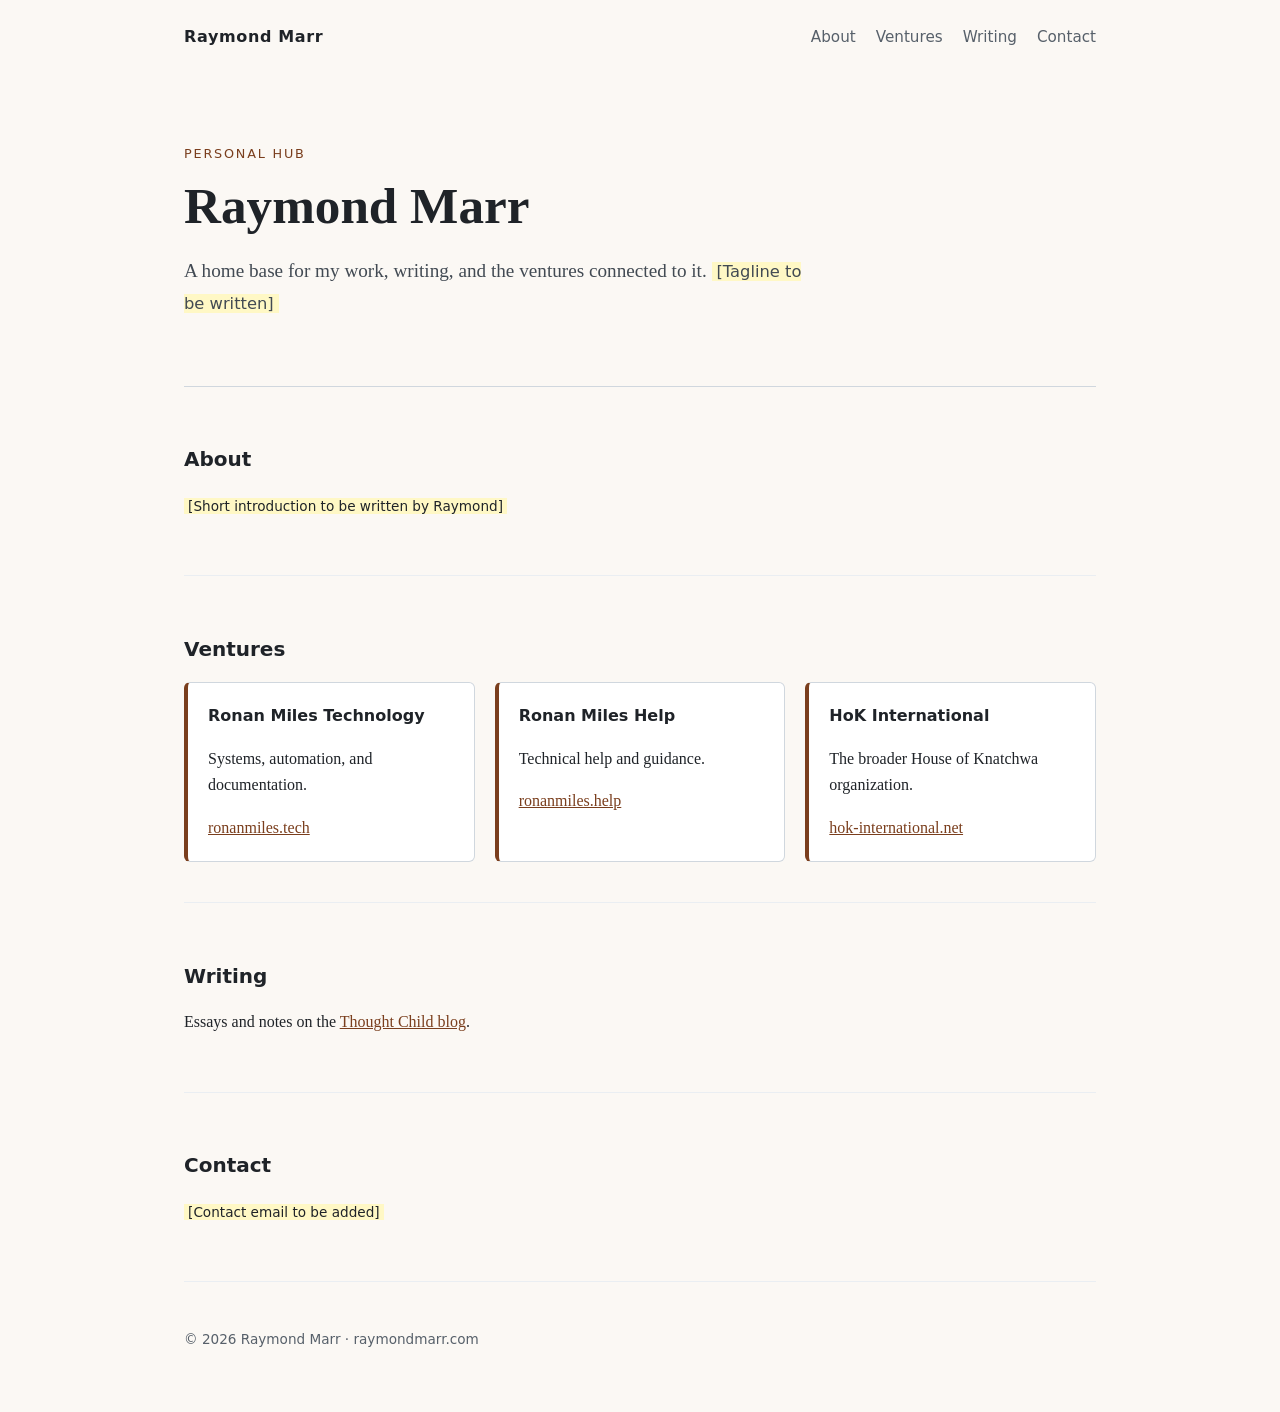
==== index.html @ 4a0d7202 "Add static site index, styles, and CNAME for GitHub Pages" ====
<!doctype html>
<html lang="en"><head><meta charset="utf-8"><meta name="viewport" content="width=device-width,initial-scale=1">
<title>Raymond Marr</title><meta name="description" content="Raymond Marr — raymondmarr.com">
<link rel="stylesheet" href="styles.css"><style>:root{--accent:#7a3e1d;--bg:#fbf8f4}</style></head>
<body><a class="skip" href="#main">Skip to content</a>
<header><a class="brand" href="/">Raymond Marr</a><nav aria-label="Sections"><a href="#about">About</a><a href="#ventures">Ventures</a><a href="#writing">Writing</a><a href="#contact">Contact</a></nav></header>
<main id="main"><div class="hero"><p class="eyebrow">Personal hub</p><h1>Raymond Marr</h1><p class="lede">A home base for my work, writing, and the ventures connected to it. <span class="todo">[Tagline to be written]</span></p></div>
<section id="about" aria-labelledby="about-h"><h2 id="about-h">About</h2><p><span class="todo">[Short introduction to be written by Raymond]</span></p></section><section id="ventures" aria-labelledby="ventures-h"><h2 id="ventures-h">Ventures</h2><div class="grid"><div class="card"><h3>Ronan Miles Technology</h3><p>Systems, automation, and documentation.</p><a href="https://ronanmiles.tech">ronanmiles.tech</a></div><div class="card"><h3>Ronan Miles Help</h3><p>Technical help and guidance.</p><a href="https://ronanmiles.help">ronanmiles.help</a></div><div class="card"><h3>HoK International</h3><p>The broader House of Knatchwa organization.</p><a href="https://hok-international.net">hok-international.net</a></div></div></section><section id="writing" aria-labelledby="writing-h"><h2 id="writing-h">Writing</h2><p>Essays and notes on the <a href="https://blog.raymondmarr.com">Thought Child blog</a>.</p></section><section id="contact" aria-labelledby="contact-h"><h2 id="contact-h">Contact</h2><p><span class="todo">[Contact email to be added]</span></p></section></main>
<footer><p>&copy; 2026 Raymond Marr · raymondmarr.com</p></footer></body></html>
---- styles.css ----
*{box-sizing:border-box}html{scroll-behavior:smooth}
body{margin:0;font-family:Georgia,"Iowan Old Style",serif;color:#1f2328;background:var(--bg);line-height:1.65}
a{color:var(--accent)}a:focus-visible{outline:3px solid var(--accent);outline-offset:2px}
.skip{position:absolute;left:-999px}.skip:focus{left:1rem;top:1rem;background:#fff;padding:.5rem}
header,main,footer{max-width:60rem;margin:0 auto;padding:0 1.5rem}
header{display:flex;justify-content:space-between;align-items:center;padding-top:1.5rem;font-family:system-ui,sans-serif}
.brand{font-weight:700;letter-spacing:.04em;text-decoration:none;color:inherit}
nav{display:flex;flex-wrap:wrap;gap:.25rem 1.25rem}nav a{white-space:nowrap;text-decoration:none;color:#57606a;font-size:.95rem}nav a:hover{color:var(--accent)}
.hero{padding:5rem 0 3rem;border-bottom:1px solid #d0d7de}
.eyebrow{font-family:system-ui,sans-serif;text-transform:uppercase;letter-spacing:.14em;font-size:.8rem;color:var(--accent)}
h1{font-size:clamp(2rem,5vw,3.2rem);line-height:1.15;margin:.5rem 0 1rem}
.lede{font-size:1.2rem;max-width:40rem;color:#424a53}
section{padding:2.5rem 0;border-bottom:1px solid #eaeef2}
h2{font-family:system-ui,sans-serif;font-size:1.25rem}
.grid{display:grid;grid-template-columns:repeat(auto-fit,minmax(14rem,1fr));gap:1.25rem}
.card{background:#fff;border:1px solid #d0d7de;border-left:4px solid var(--accent);padding:1.25rem;border-radius:6px}
.card h3{margin-top:0;font-family:system-ui,sans-serif;font-size:1rem}
.todo{background:#fff8c5;padding:0 .3em;font-family:system-ui,sans-serif;font-size:.85em}
footer{padding:2rem 1.5rem 3rem;font-family:system-ui,sans-serif;font-size:.85rem;color:#57606a}
@media(max-width:600px){header{flex-direction:column;align-items:flex-start}nav{margin-top:.5rem}.hero{padding-top:3rem}}
@media(prefers-reduced-motion:reduce){html{scroll-behavior:auto}}
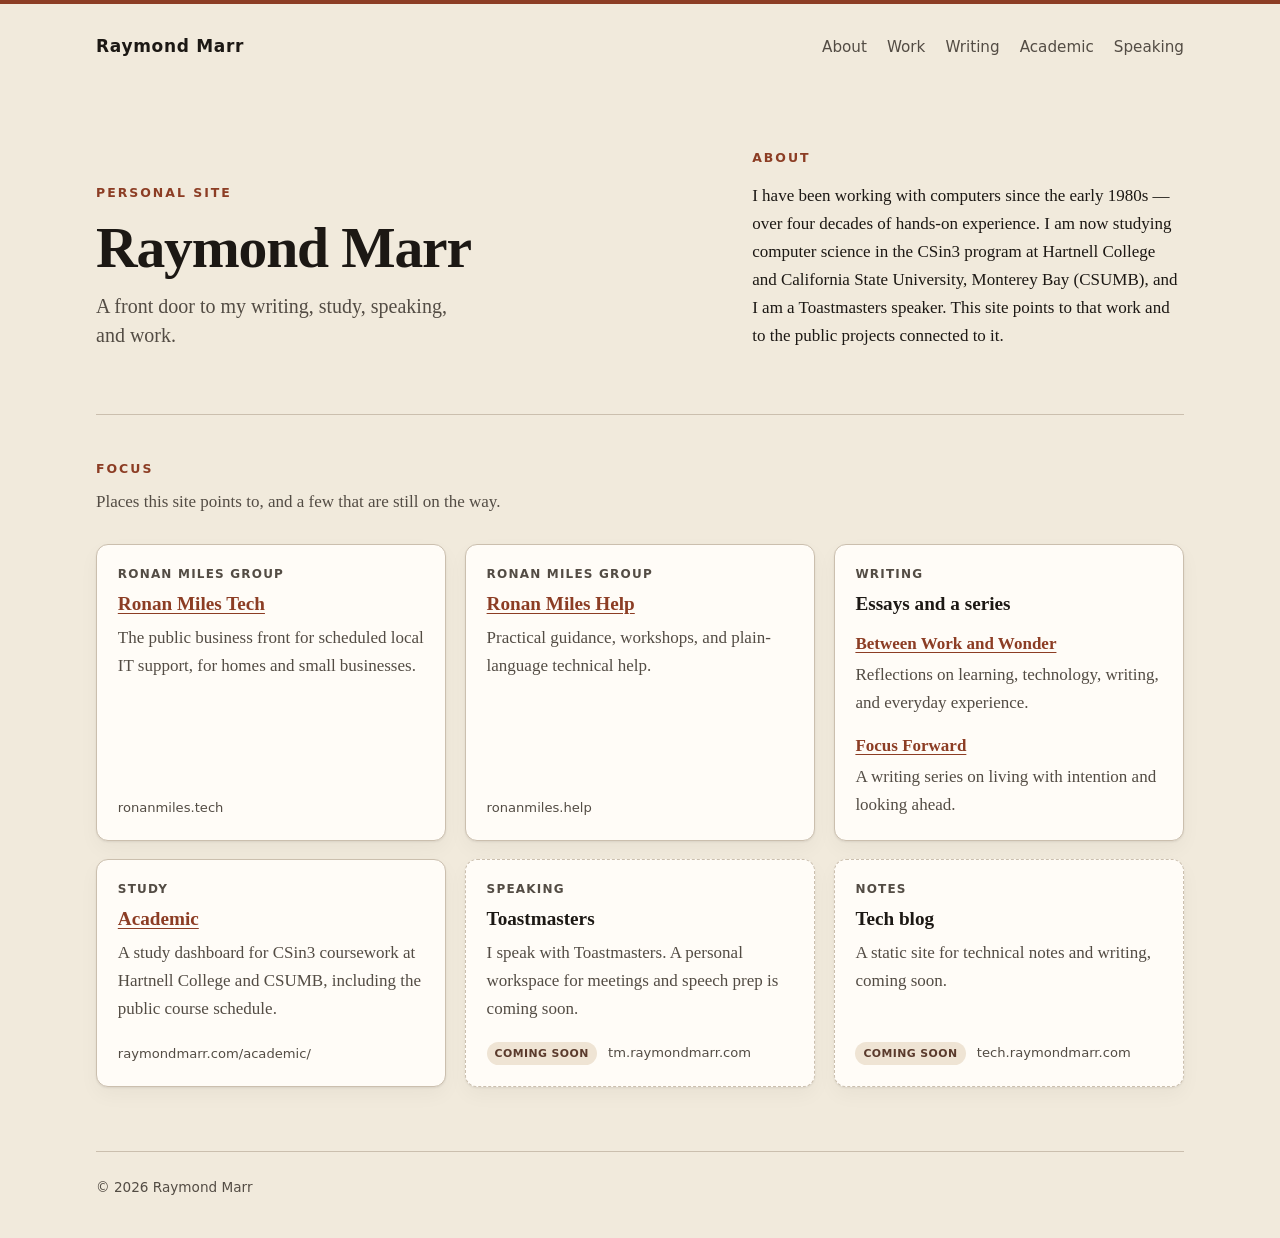
==== commit 26f22376: "Redesign the homepage as a personal front door Replace the placeholder index with a static front doo" ====
--- a/index.html
+++ b/index.html
@@ -1,9 +1,102 @@
-<!doctype html>
-<html lang="en"><head><meta charset="utf-8"><meta name="viewport" content="width=device-width,initial-scale=1">
-<title>Raymond Marr</title><meta name="description" content="Raymond Marr — raymondmarr.com">
-<link rel="stylesheet" href="styles.css"><style>:root{--accent:#7a3e1d;--bg:#fbf8f4}</style></head>
-<body><a class="skip" href="#main">Skip to content</a>
-<header><a class="brand" href="/">Raymond Marr</a><nav aria-label="Sections"><a href="#about">About</a><a href="#ventures">Ventures</a><a href="#writing">Writing</a><a href="#contact">Contact</a></nav></header>
-<main id="main"><div class="hero"><p class="eyebrow">Personal hub</p><h1>Raymond Marr</h1><p class="lede">A home base for my work, writing, and the ventures connected to it. <span class="todo">[Tagline to be written]</span></p></div>
-<section id="about" aria-labelledby="about-h"><h2 id="about-h">About</h2><p><span class="todo">[Short introduction to be written by Raymond]</span></p></section><section id="ventures" aria-labelledby="ventures-h"><h2 id="ventures-h">Ventures</h2><div class="grid"><div class="card"><h3>Ronan Miles Technology</h3><p>Systems, automation, and documentation.</p><a href="https://ronanmiles.tech">ronanmiles.tech</a></div><div class="card"><h3>Ronan Miles Help</h3><p>Technical help and guidance.</p><a href="https://ronanmiles.help">ronanmiles.help</a></div><div class="card"><h3>HoK International</h3><p>The broader House of Knatchwa organization.</p><a href="https://hok-international.net">hok-international.net</a></div></div></section><section id="writing" aria-labelledby="writing-h"><h2 id="writing-h">Writing</h2><p>Essays and notes on the <a href="https://blog.raymondmarr.com">Thought Child blog</a>.</p></section><section id="contact" aria-labelledby="contact-h"><h2 id="contact-h">Contact</h2><p><span class="todo">[Contact email to be added]</span></p></section></main>
-<footer><p>&copy; 2026 Raymond Marr · raymondmarr.com</p></footer></body></html>
+<!DOCTYPE html>
+<html lang="en">
+<head>
+  <meta charset="utf-8">
+  <meta name="viewport" content="width=device-width, initial-scale=1">
+  <meta http-equiv="Content-Security-Policy" content="default-src 'self'; script-src 'self'; style-src 'self'; img-src 'self' data:; object-src 'none'; base-uri 'none'; form-action 'none'">
+  <meta name="referrer" content="no-referrer">
+  <title>Raymond Marr</title>
+  <meta name="description" content="Raymond Marr — a personal front door to writing, study, Toastmasters, and Ronan Miles Tech.">
+  <link rel="stylesheet" href="home.css">
+</head>
+<body>
+  <a class="skip" href="#main">Skip to content</a>
+
+  <header>
+    <a class="brand" href="/">Raymond Marr</a>
+    <nav aria-label="Primary">
+      <a href="#about">About</a>
+      <a href="#work">Work</a>
+      <a href="#writing">Writing</a>
+      <a href="/academic/">Academic</a>
+      <a href="#speaking">Speaking</a>
+    </nav>
+  </header>
+
+  <main id="main">
+    <div class="intro">
+      <section class="hero" aria-labelledby="site-title">
+        <p class="eyebrow">Personal site</p>
+        <h1 id="site-title">Raymond Marr</h1>
+        <p class="lede">A front door to my writing, study, speaking, and work.</p>
+      </section>
+
+      <section id="about" aria-labelledby="about-heading">
+        <h2 id="about-heading">About</h2>
+        <p>I have been working with computers since the early 1980s — over four decades of hands-on experience. I am now studying computer science in the CSin3 program at Hartnell College and California State University, Monterey Bay (CSUMB), and I am a Toastmasters speaker. This site points to that work and to the public projects connected to it.</p>
+      </section>
+    </div>
+
+    <section id="focus" aria-labelledby="focus-heading">
+      <h2 id="focus-heading">Focus</h2>
+      <p class="section-lede">Places this site points to, and a few that are still on the way.</p>
+
+      <div class="grid">
+        <article class="card" id="work">
+          <p class="kicker">Ronan Miles Group</p>
+          <h3><a href="https://ronanmiles.tech">Ronan Miles Tech</a></h3>
+          <p>The public business front for scheduled local IT support, for homes and small businesses.</p>
+          <p class="meta">ronanmiles.tech</p>
+        </article>
+
+        <article class="card">
+          <p class="kicker">Ronan Miles Group</p>
+          <h3><a href="https://ronanmiles.help">Ronan Miles Help</a></h3>
+          <p>Practical guidance, workshops, and plain-language technical help.</p>
+          <p class="meta">ronanmiles.help</p>
+        </article>
+
+        <article class="card" id="writing">
+          <p class="kicker">Writing</p>
+          <h3>Essays and a series</h3>
+          <ul class="link-list">
+            <li>
+              <a href="https://betweenworkandwonder.blogspot.com">Between Work and Wonder</a>
+              <p>Reflections on learning, technology, writing, and everyday experience.</p>
+            </li>
+            <li>
+              <a href="https://focus-fwd.blogspot.com">Focus Forward</a>
+              <p>A writing series on living with intention and looking ahead.</p>
+            </li>
+          </ul>
+        </article>
+
+        <article class="card">
+          <p class="kicker">Study</p>
+          <h3><a href="/academic/">Academic</a></h3>
+          <p>A study dashboard for CSin3 coursework at Hartnell College and CSUMB, including the public course schedule.</p>
+          <p class="meta">raymondmarr.com/academic/</p>
+        </article>
+
+        <article class="card is-pending" id="speaking">
+          <p class="kicker">Speaking</p>
+          <h3>Toastmasters</h3>
+          <p>I speak with Toastmasters. A personal workspace for meetings and speech prep is coming soon.</p>
+          <p class="meta"><span class="badge">Coming soon</span> tm.raymondmarr.com</p>
+        </article>
+
+        <article class="card is-pending">
+          <p class="kicker">Notes</p>
+          <h3>Tech blog</h3>
+          <p>A static site for technical notes and writing, coming soon.</p>
+          <p class="meta"><span class="badge">Coming soon</span> tech.raymondmarr.com</p>
+        </article>
+      </div>
+    </section>
+  </main>
+
+  <footer>
+    <p>&copy; 2026 Raymond Marr</p>
+  </footer>
+</body>
+</html>
--- a/home.css
+++ b/home.css
@@ -0,0 +1,342 @@
+/* Personal front door for raymondmarr.com. Academic pages do not use this file. */
+
+:root {
+  color-scheme: light dark;
+  --bg: #f1eadc;
+  --bg-elev: #fffcf7;
+  --ink: #1c1814;
+  --ink-soft: #534c44;
+  --line: #cbbfae;
+  --accent: #8c3d24;
+  --accent-hover: #6e2f1b;
+  --badge-bg: #efe4d4;
+  --badge-ink: #5a3a2c;
+  --focus: #8c3d24;
+  --shadow: 0 1px 2px rgba(28, 24, 20, 0.08), 0 8px 20px rgba(28, 24, 20, 0.04);
+}
+
+@media (prefers-color-scheme: dark) {
+  :root {
+    --bg: #161310;
+    --bg-elev: #221e1a;
+    --ink: #f3ece3;
+    --ink-soft: #c2b8ac;
+    --line: #4a433c;
+    --accent: #e8a57c;
+    --accent-hover: #f3c2a0;
+    --badge-bg: #2c2621;
+    --badge-ink: #f0d0b8;
+    --focus: #e8a57c;
+    --shadow: 0 1px 2px rgba(0, 0, 0, 0.4);
+  }
+}
+
+*,
+*::before,
+*::after {
+  box-sizing: border-box;
+}
+
+html {
+  scroll-behavior: smooth;
+}
+
+body {
+  margin: 0;
+  min-height: 100vh;
+  display: flex;
+  flex-direction: column;
+  color: var(--ink);
+  background: var(--bg);
+  font-family: "Iowan Old Style", Palatino, "Palatino Linotype", "Book Antiqua", Georgia, serif;
+  font-size: 1.0625rem;
+  line-height: 1.65;
+  border-top: 4px solid var(--accent);
+}
+
+a {
+  color: var(--accent);
+  text-underline-offset: 0.18em;
+}
+
+a:hover {
+  color: var(--accent-hover);
+}
+
+a:focus-visible,
+.skip:focus-visible {
+  outline: 3px solid var(--focus);
+  outline-offset: 3px;
+}
+
+.skip {
+  position: absolute;
+  left: -999px;
+  top: 0.75rem;
+  z-index: 2;
+  padding: 0.5rem 0.75rem;
+  background: var(--bg-elev);
+  color: var(--ink);
+  font-family: system-ui, -apple-system, "Segoe UI", sans-serif;
+  font-size: 0.95rem;
+}
+
+.skip:focus {
+  left: 0.75rem;
+}
+
+header,
+main,
+footer {
+  width: min(68rem, calc(100% - 2rem));
+  margin-left: auto;
+  margin-right: auto;
+}
+
+header {
+  display: flex;
+  justify-content: space-between;
+  align-items: baseline;
+  gap: 1rem 2rem;
+  flex-wrap: wrap;
+  padding: 1.5rem 0 0;
+  font-family: system-ui, -apple-system, "Segoe UI", sans-serif;
+}
+
+.brand {
+  font-weight: 700;
+  letter-spacing: 0.04em;
+  text-decoration: none;
+  color: inherit;
+}
+
+.brand:hover {
+  color: var(--accent);
+}
+
+nav {
+  display: flex;
+  flex-wrap: wrap;
+  gap: 0.35rem 1.25rem;
+}
+
+nav a {
+  color: var(--ink-soft);
+  text-decoration: none;
+  font-size: 0.95rem;
+  min-height: 2.5rem;
+  display: inline-flex;
+  align-items: center;
+}
+
+nav a:hover {
+  color: var(--accent);
+}
+
+.intro {
+  padding: 3.25rem 0 3rem;
+  border-bottom: 1px solid var(--line);
+  display: grid;
+  gap: 2.5rem;
+}
+
+@media (min-width: 860px) {
+  .intro {
+    grid-template-columns: 1.15fr 0.85fr;
+    gap: 4.5rem;
+    align-items: end;
+    padding: 5rem 0 4rem;
+  }
+}
+
+.eyebrow {
+  margin: 0 0 0.75rem;
+  font-family: system-ui, -apple-system, "Segoe UI", sans-serif;
+  font-size: 0.78rem;
+  font-weight: 600;
+  letter-spacing: 0.16em;
+  text-transform: uppercase;
+  color: var(--accent);
+}
+
+h1 {
+  margin: 0 0 0.85rem;
+  font-size: clamp(2.35rem, 6vw, 3.6rem);
+  line-height: 1.1;
+  font-weight: 600;
+  letter-spacing: -0.02em;
+}
+
+.lede {
+  margin: 0;
+  max-width: 24rem;
+  font-size: 1.25rem;
+  line-height: 1.45;
+  color: var(--ink-soft);
+}
+
+h2 {
+  margin: 0 0 0.85rem;
+  font-family: system-ui, -apple-system, "Segoe UI", sans-serif;
+  font-size: 0.78rem;
+  font-weight: 600;
+  letter-spacing: 0.16em;
+  text-transform: uppercase;
+  color: var(--accent);
+}
+
+#about p {
+  margin: 0;
+  color: var(--ink);
+}
+
+#focus {
+  padding: 2.75rem 0 4rem;
+}
+
+#focus h2 {
+  margin-bottom: 0.5rem;
+}
+
+.section-lede {
+  margin: 0 0 1.75rem;
+  color: var(--ink-soft);
+  max-width: 36rem;
+}
+
+.grid {
+  display: grid;
+  grid-template-columns: repeat(auto-fit, minmax(17.5rem, 1fr));
+  gap: 1.15rem;
+  align-items: stretch;
+}
+
+.card {
+  background: var(--bg-elev);
+  border: 1px solid var(--line);
+  border-radius: 0.75rem;
+  padding: 1.25rem 1.3rem 1.3rem;
+  box-shadow: var(--shadow);
+  display: flex;
+  flex-direction: column;
+  gap: 0.45rem;
+  height: 100%;
+}
+
+.card h3 {
+  margin: 0;
+  font-size: 1.2rem;
+  line-height: 1.3;
+  font-weight: 600;
+}
+
+.card h3 a {
+  color: var(--accent);
+  text-decoration: underline;
+  text-decoration-thickness: 1px;
+  text-underline-offset: 0.18em;
+}
+
+.card h3 a:hover {
+  color: var(--accent-hover);
+}
+
+.card > p {
+  margin: 0;
+  color: var(--ink-soft);
+}
+
+.kicker {
+  margin: 0;
+  font-family: system-ui, -apple-system, "Segoe UI", sans-serif;
+  font-size: 0.75rem;
+  font-weight: 600;
+  letter-spacing: 0.1em;
+  text-transform: uppercase;
+  color: var(--accent);
+}
+
+.card > p.meta {
+  margin-top: auto;
+  padding-top: 0.7rem;
+  font-family: system-ui, -apple-system, "Segoe UI", sans-serif;
+  font-size: 0.82rem;
+  color: var(--ink-soft);
+}
+
+.link-list {
+  list-style: none;
+  margin: 0.35rem 0 0;
+  padding: 0;
+  display: grid;
+  gap: 0.9rem;
+}
+
+.link-list a {
+  font-weight: 600;
+  color: var(--accent);
+  text-decoration: underline;
+  text-decoration-thickness: 1px;
+  text-underline-offset: 0.18em;
+}
+
+.link-list a:hover {
+  color: var(--accent-hover);
+}
+
+.link-list p {
+  margin: 0.2rem 0 0;
+  color: var(--ink-soft);
+}
+
+.badge {
+  display: inline-block;
+  margin-right: 0.45rem;
+  padding: 0.15rem 0.5rem;
+  border-radius: 999px;
+  background: var(--badge-bg);
+  color: var(--badge-ink);
+  font-weight: 600;
+  letter-spacing: 0.04em;
+  text-transform: uppercase;
+  font-size: 0.68rem;
+}
+
+.is-pending {
+  border-style: dashed;
+}
+
+footer {
+  margin-top: auto;
+  padding: 1.5rem 0 2.5rem;
+  border-top: 1px solid var(--line);
+  font-family: system-ui, -apple-system, "Segoe UI", sans-serif;
+  font-size: 0.85rem;
+  color: var(--ink-soft);
+}
+
+footer p {
+  margin: 0;
+}
+
+@media (max-width: 600px) {
+  body {
+    font-size: 1rem;
+  }
+
+  header {
+    flex-direction: column;
+    align-items: flex-start;
+    gap: 0.35rem;
+  }
+
+  .intro {
+    padding-top: 2.25rem;
+  }
+}
+
+@media (prefers-reduced-motion: reduce) {
+  html {
+    scroll-behavior: auto;
+  }
+}
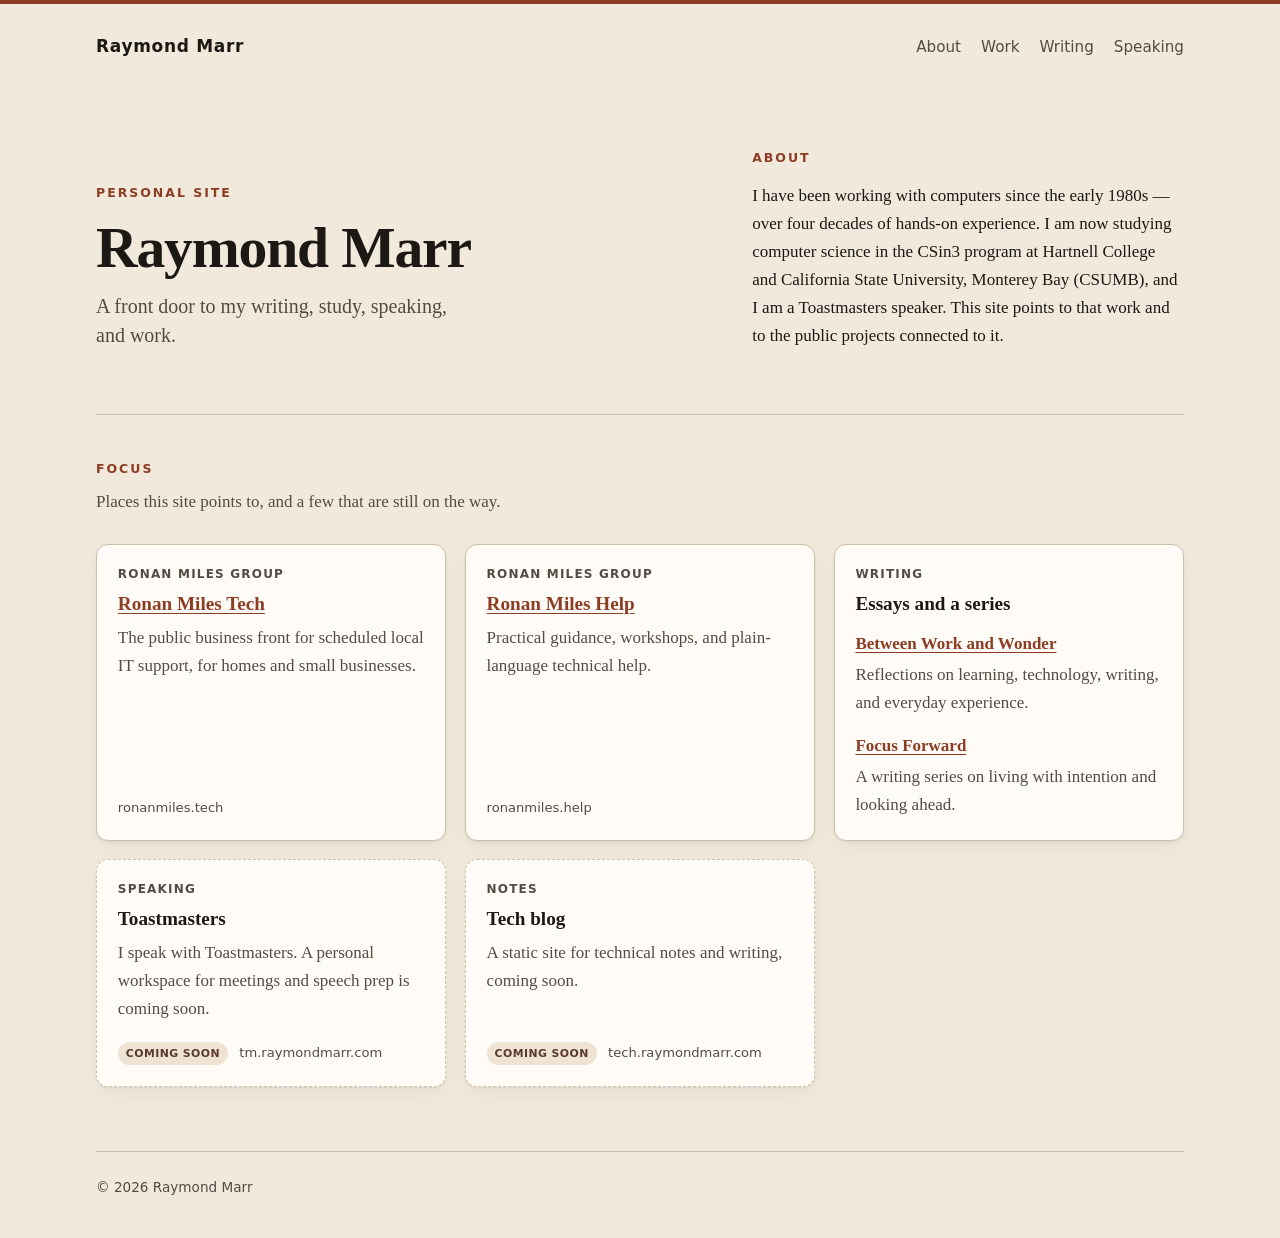
==== commit 0bfcb69a: "Remove Academic card and nav link from homepage" ====
--- a/index.html
+++ b/index.html
@@ -18,7 +18,6 @@
       <a href="#about">About</a>
       <a href="#work">Work</a>
       <a href="#writing">Writing</a>
-      <a href="/academic/">Academic</a>
       <a href="#speaking">Speaking</a>
     </nav>
   </header>
@@ -71,13 +70,6 @@
           </ul>
         </article>
 
-        <article class="card">
-          <p class="kicker">Study</p>
-          <h3><a href="/academic/">Academic</a></h3>
-          <p>A study dashboard for CSin3 coursework at Hartnell College and CSUMB, including the public course schedule.</p>
-          <p class="meta">raymondmarr.com/academic/</p>
-        </article>
-
         <article class="card is-pending" id="speaking">
           <p class="kicker">Speaking</p>
           <h3>Toastmasters</h3>
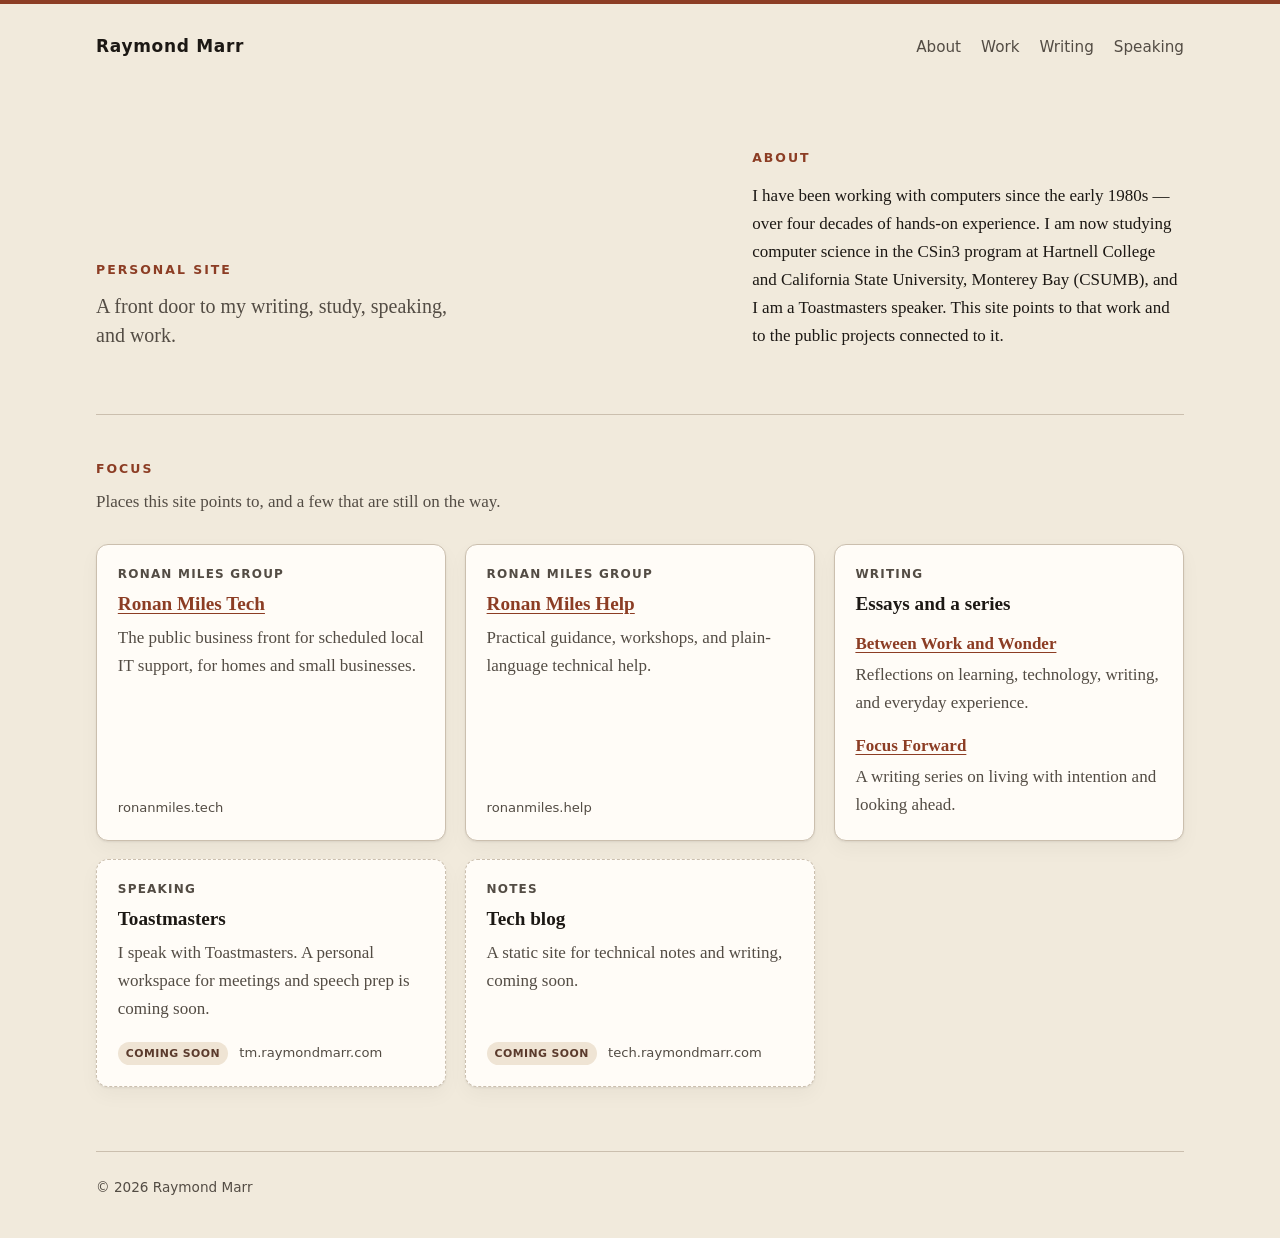
==== commit 9a9cad10: "Hide duplicate hero name visually; keep it for screen readers" ====
--- a/index.html
+++ b/index.html
@@ -26,7 +26,7 @@
     <div class="intro">
       <section class="hero" aria-labelledby="site-title">
         <p class="eyebrow">Personal site</p>
-        <h1 id="site-title">Raymond Marr</h1>
+        <h1 id="site-title" class="visually-hidden">Raymond Marr</h1>
         <p class="lede">A front door to my writing, study, speaking, and work.</p>
       </section>
 
--- a/home.css
+++ b/home.css
@@ -340,3 +340,5 @@
     scroll-behavior: auto;
   }
 }
+
+.visually-hidden{position:absolute;width:1px;height:1px;padding:0;margin:-1px;overflow:hidden;clip:rect(0 0 0 0);white-space:nowrap;border:0}
